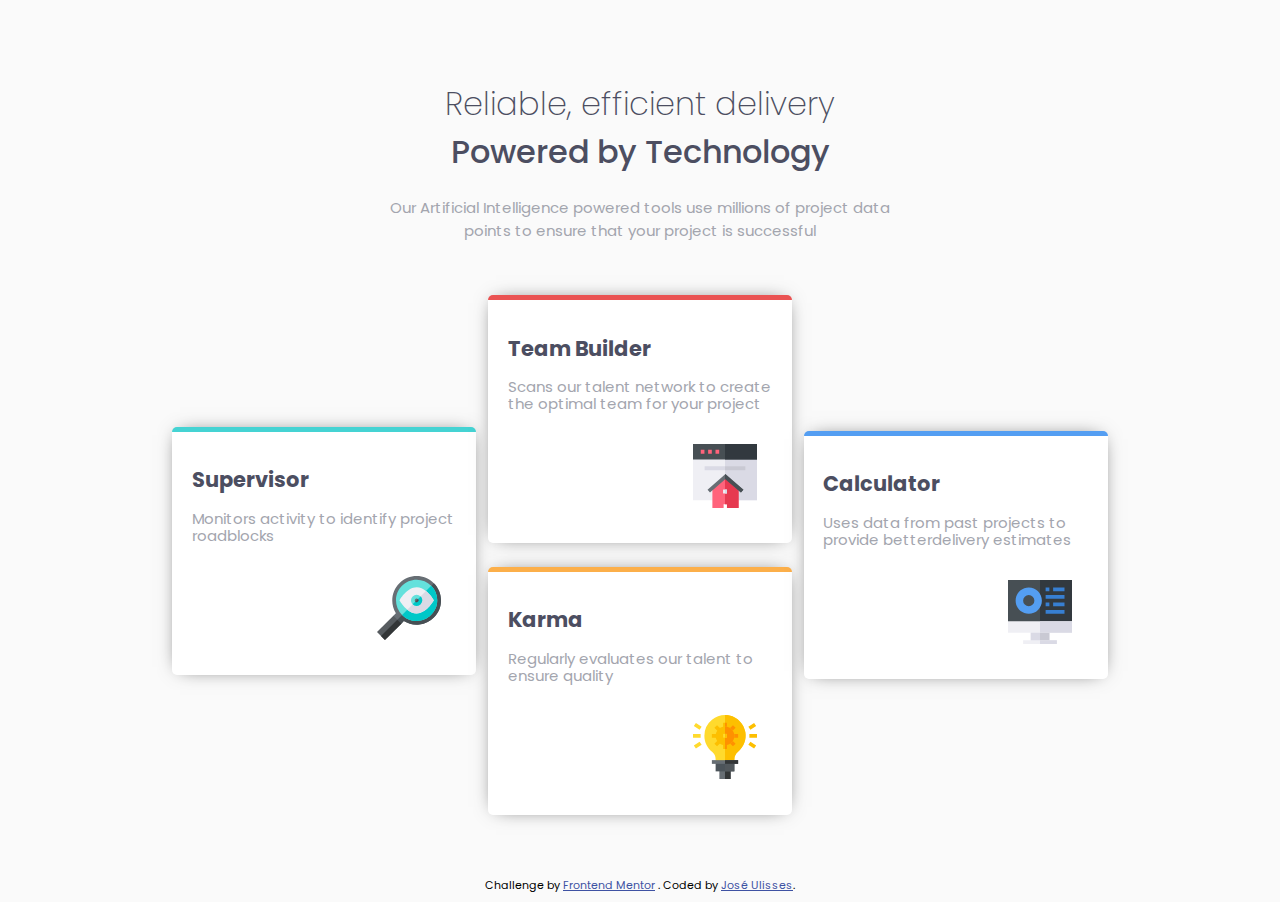
==== Four Card Feature Section/index.html @ ebcc275c "Adição/Four Card Feature Section" ====
<!DOCTYPE html>
<html lang="en">
  <head>
    	<meta charset="UTF-8" />
    	<meta name="viewport" content="width=device-width, 	initial-scale=1.0" />
		<link
		  rel="icon"
		  type="image/png"
		  sizes="32x32"
		  href="./images/favicon-32x32.png"
		/>
		<title>Frontend Mentor | Four card feature section</title>
		<link rel="stylesheet" href="css/normalize.min.css" />
		<link rel="stylesheet" href="css/style.css" />
		<link
		  href="https://fonts.googleapis.com/css?family=Poppins:200,400,500,600,700&display=swap"
		  rel="stylesheet"
		/>
	</head>
	<body>
		<div class="border">
			<header>
				<h1>Reliable, efficient delivery <br><strong>Powered by Technology</strong></h1>
				<p>Our Artificial Intelligence powered tools use millions of project data points to ensure that your project is successful </p>
			</header>
			
			<div class="boxs">
				<div class="box supervisor">
					<h2>Supervisor</h2>
					<p>Monitors activity to identify project roadblocks </p>
					<div class="img-right">
						<img src="images/icon-supervisor.svg">
					</div>
				</div>
				<div class="box-center">
					<div class="box team">
						<h2>Team Builder</h2>
						<p>Scans our talent network to create the optimal team for your project </p>
						<div class="img-right">
							<img src="images/icon-team-builder.svg">
						</div>
					</div>
					<div class="box karma">
						<h2>Karma</h2>
						<p>Regularly evaluates our talent to ensure quality </p>
						<div class="img-right">
							<img src="images/icon-karma.svg">
						</div>
					</div>
				</div>
				<div class="box calculator">
					<h2>Calculator</h2>
					<p>Uses data from past projects to provide betterdelivery estimates</p>
					<div class="img-right">
						<img src="images/icon-calculator.svg">
					</div>
				</div>
			</div>
			<footer>
			  <p class="attribution">
				Challenge by
				<a href="https://www.frontendmentor.io?ref=challenge" target="_blank">Frontend Mentor</a>
				. Coded by <a href="jos3s.github.io">José Ulisses</a>.
			  </p>
			</footer>
		</div>
	</body>
</html>
---- Four Card Feature Section/css/style.css ----
:root{
    --red: hsl(0, 78%, 62%);
    --cyan: hsl(180, 62%, 55%);
    --orange: hsl(34, 97%, 64%);
    --blue: hsl(212, 86%, 64%);
    --dark-blue: hsl(234, 12%, 34%);
    --grayish: hsl(229, 6%, 66%);
    --ligthgray: hsl(0, 0%, 98%);
}
body{
    font-family: 'Poppins', sans-serif;
    font-size: 15px;
    background-color: var(--ligthgray);
}
header{
    text-align: center;
}
header h1{
    color: var(--dark-blue);
    font-size: 1.5em;
    font-weight: 200;
    line-height: 1.5;
}
header strong{
    font-size: 1em;
    font-weight: 500;

}
header p{
    color: var(--grayish);
    line-height: 1.5;
}
.border{
    margin-top: 5rem;
    width: 85%;
    margin-left: auto;
    margin-right: auto;
}
.boxs{
    margin-top: 5em;
}
.box{
    box-shadow: 0px 0px 19px -8px rgba(0,0,0,0.75);
    margin-bottom: 1.5rem;
    padding: 1.2rem;
    background-color: white;
    border-radius: 5px;
    -webkit-border-radius: 5px;
    -moz-border-radius: 5px;
    -ms-border-radius: 5px;
    -o-border-radius: 5px;
}
.box h2{
    font-weight: 700;
    font-size: 1.4em;
    color: var(--dark-blue);
}
.box p{
    color: var(--grayish);
}
.box:nth-last-child(1){
    margin-bottom: 5rem;
}
.supervisor{
    border-top: 5px solid var(--cyan);
}
.team{
    border-top: 5px solid var(--red);
}
.karma{
    border-top: 5px solid var(--orange);
}
.calculator{
    border-top: 5px solid var(--blue);
}
.img-right{
    display: flex;
    justify-content: flex-end;
    padding: 1rem;
}
.attribution {
    font-size: 11px;
    text-align: center;
}
.attribution a {
    font-size: 11px;
    color: hsl(228, 45%, 44%);
}

@media screen and (min-width: 1200px){
    header{
        width: 55%;
        margin-left: auto;
        margin-right: auto;
    }
    header h1{
        font-size: 2rem;
    }
    .border{
        width: 75%;
        margin-left: auto;
    }
    .boxs{
        display: flex;
        align-items: center;
        justify-content: space-between;
        margin-top: 3.5em;
        margin-bottom: 3rem;
    }
    .box{
        max-width: 265px;
        margin-left: auto;
        margin-right: auto;
        flex-grow: 1;
        margin-bottom: 1.5rem;
    }
    .box:nth-last-child(1){
        margin-bottom: 1rem;
    }
}
@media screen and (min-width:1200px){
    .box{
    }
}
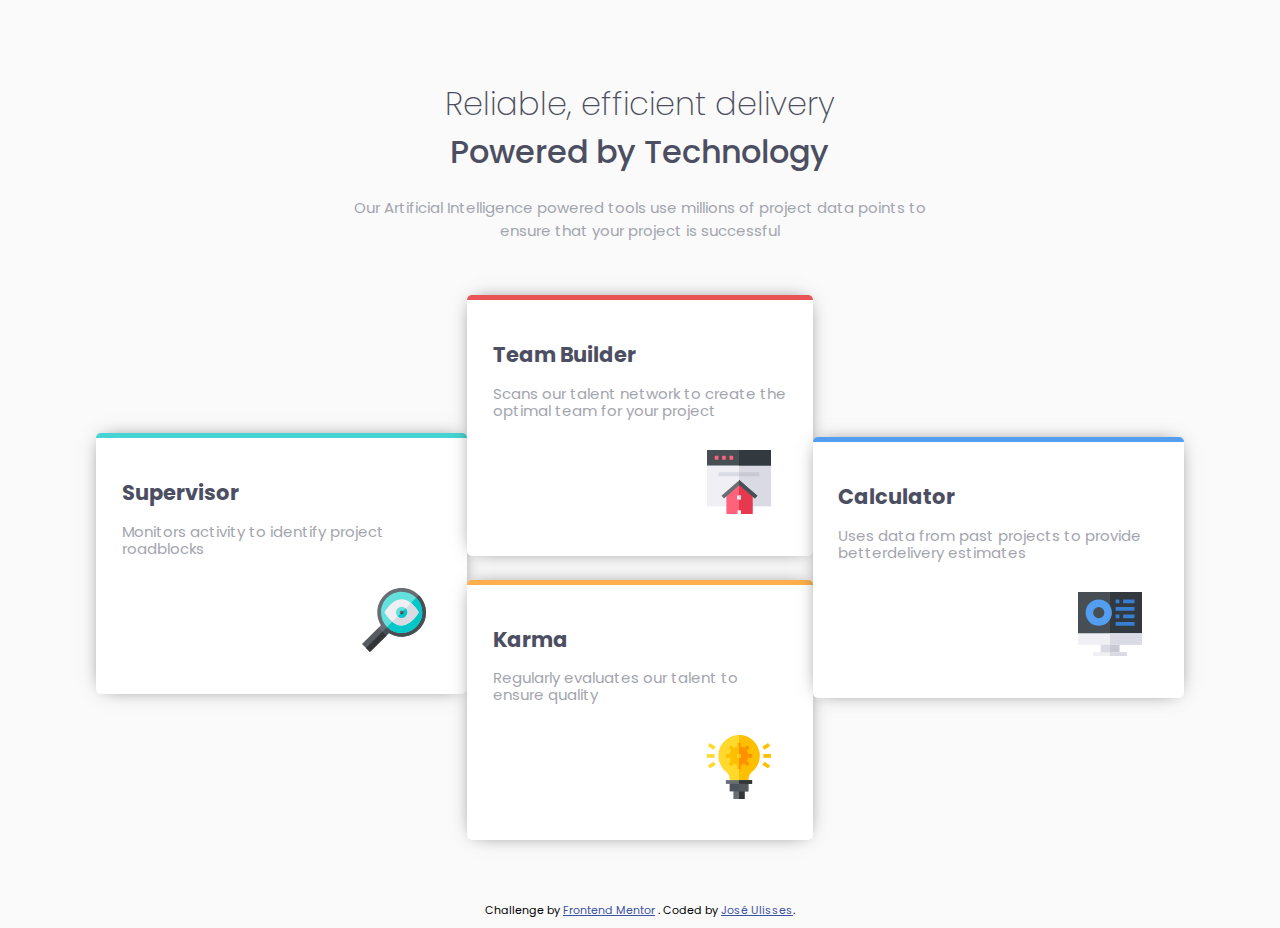
==== commit 25a906c4: "Modificação" ====
--- a/Four Card Feature Section/index.html
+++ b/Four Card Feature Section/index.html
@@ -25,7 +25,7 @@
 			</header>
 			
 			<div class="boxs">
-				<div class="box supervisor">
+				<div class="box  supervisor">
 					<h2>Supervisor</h2>
 					<p>Monitors activity to identify project roadblocks </p>
 					<div class="img-right">
@@ -48,7 +48,7 @@
 						</div>
 					</div>
 				</div>
-				<div class="box calculator">
+				<div class="box  calculator">
 					<h2>Calculator</h2>
 					<p>Uses data from past projects to provide betterdelivery estimates</p>
 					<div class="img-right">
--- a/Four Card Feature Section/css/style.css
+++ b/Four Card Feature Section/css/style.css
@@ -42,7 +42,7 @@
 .box{
     box-shadow: 0px 0px 19px -8px rgba(0,0,0,0.75);
     margin-bottom: 1.5rem;
-    padding: 1.2rem;
+    padding: 1.6rem;
     background-color: white;
     border-radius: 5px;
     -webkit-border-radius: 5px;
@@ -97,7 +97,7 @@
         font-size: 2rem;
     }
     .border{
-        width: 75%;
+        width: 85%;
         margin-left: auto;
     }
     .boxs{
@@ -108,17 +108,11 @@
         margin-bottom: 3rem;
     }
     .box{
-        max-width: 265px;
-        margin-left: auto;
-        margin-right: auto;
+        max-width: 320px;
         flex-grow: 1;
         margin-bottom: 1.5rem;
     }
     .box:nth-last-child(1){
         margin-bottom: 1rem;
     }
-}
-@media screen and (min-width:1200px){
-    .box{
-    }
 }